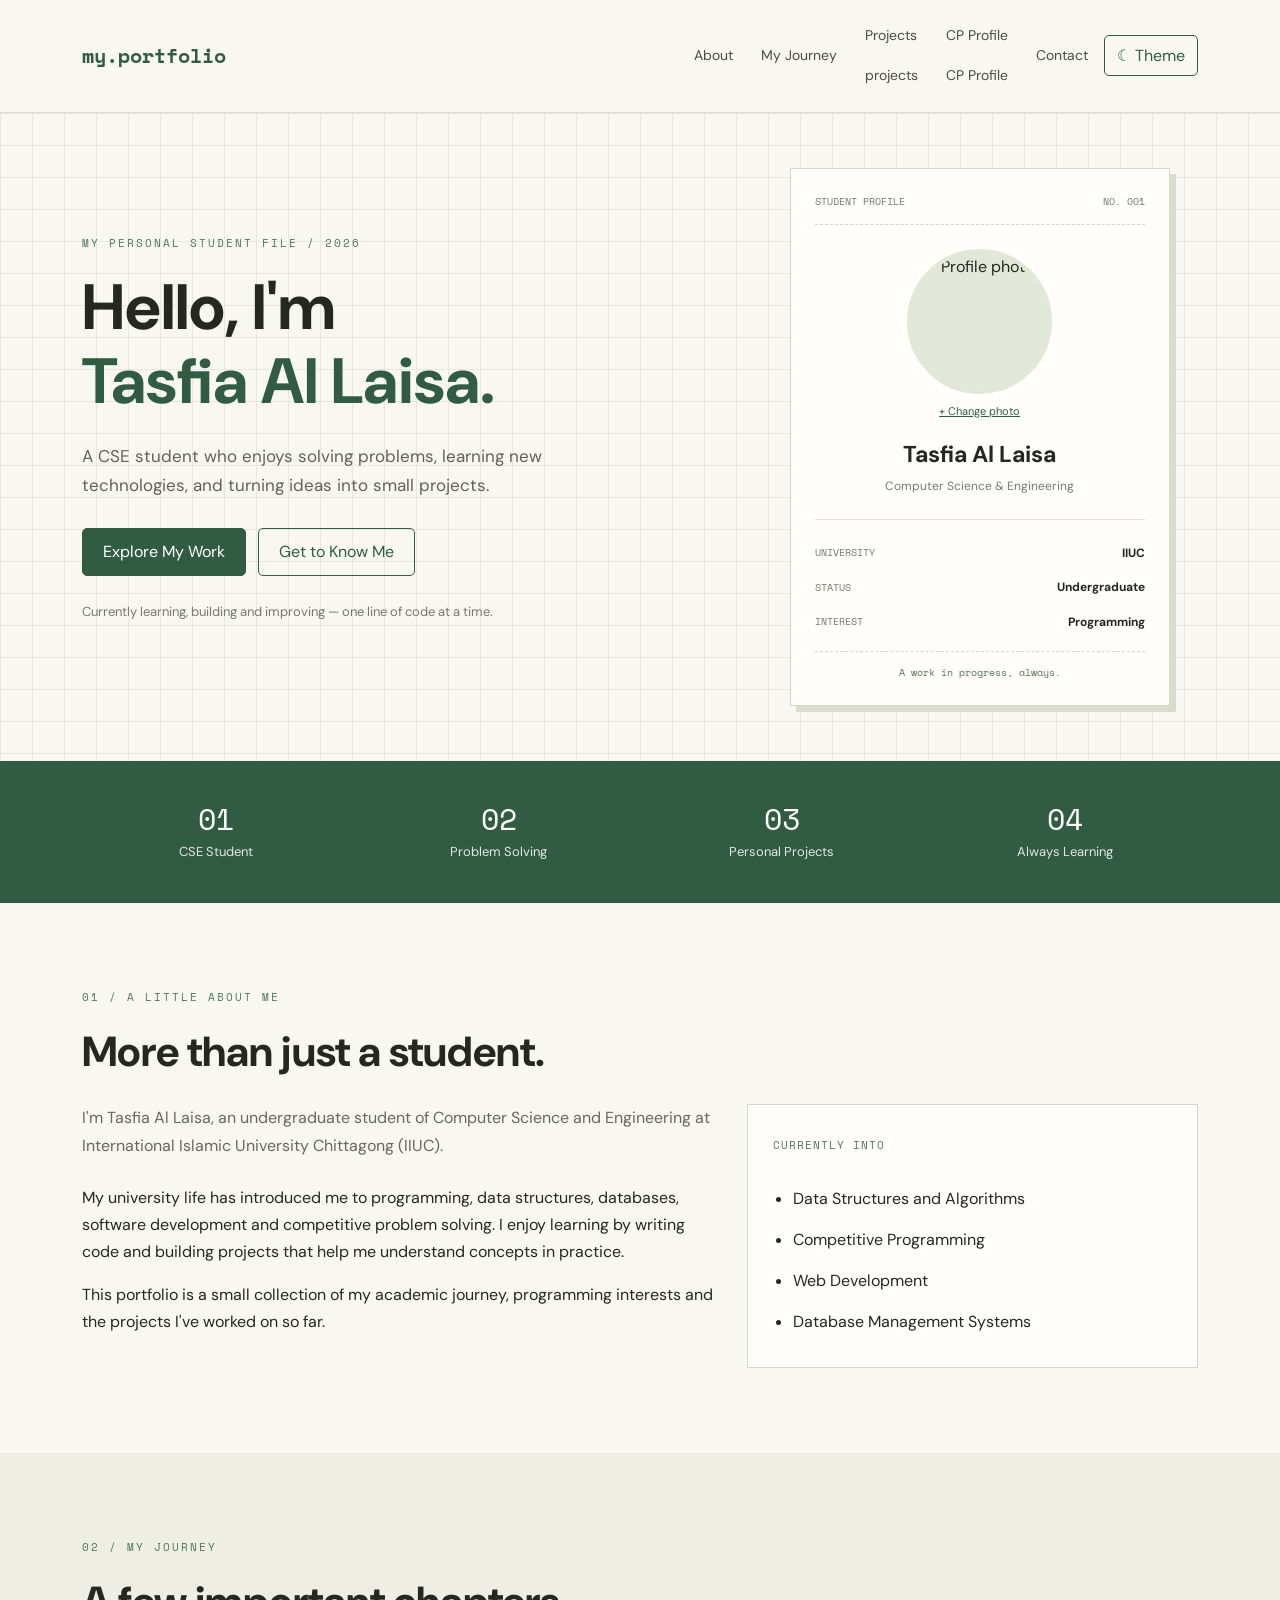
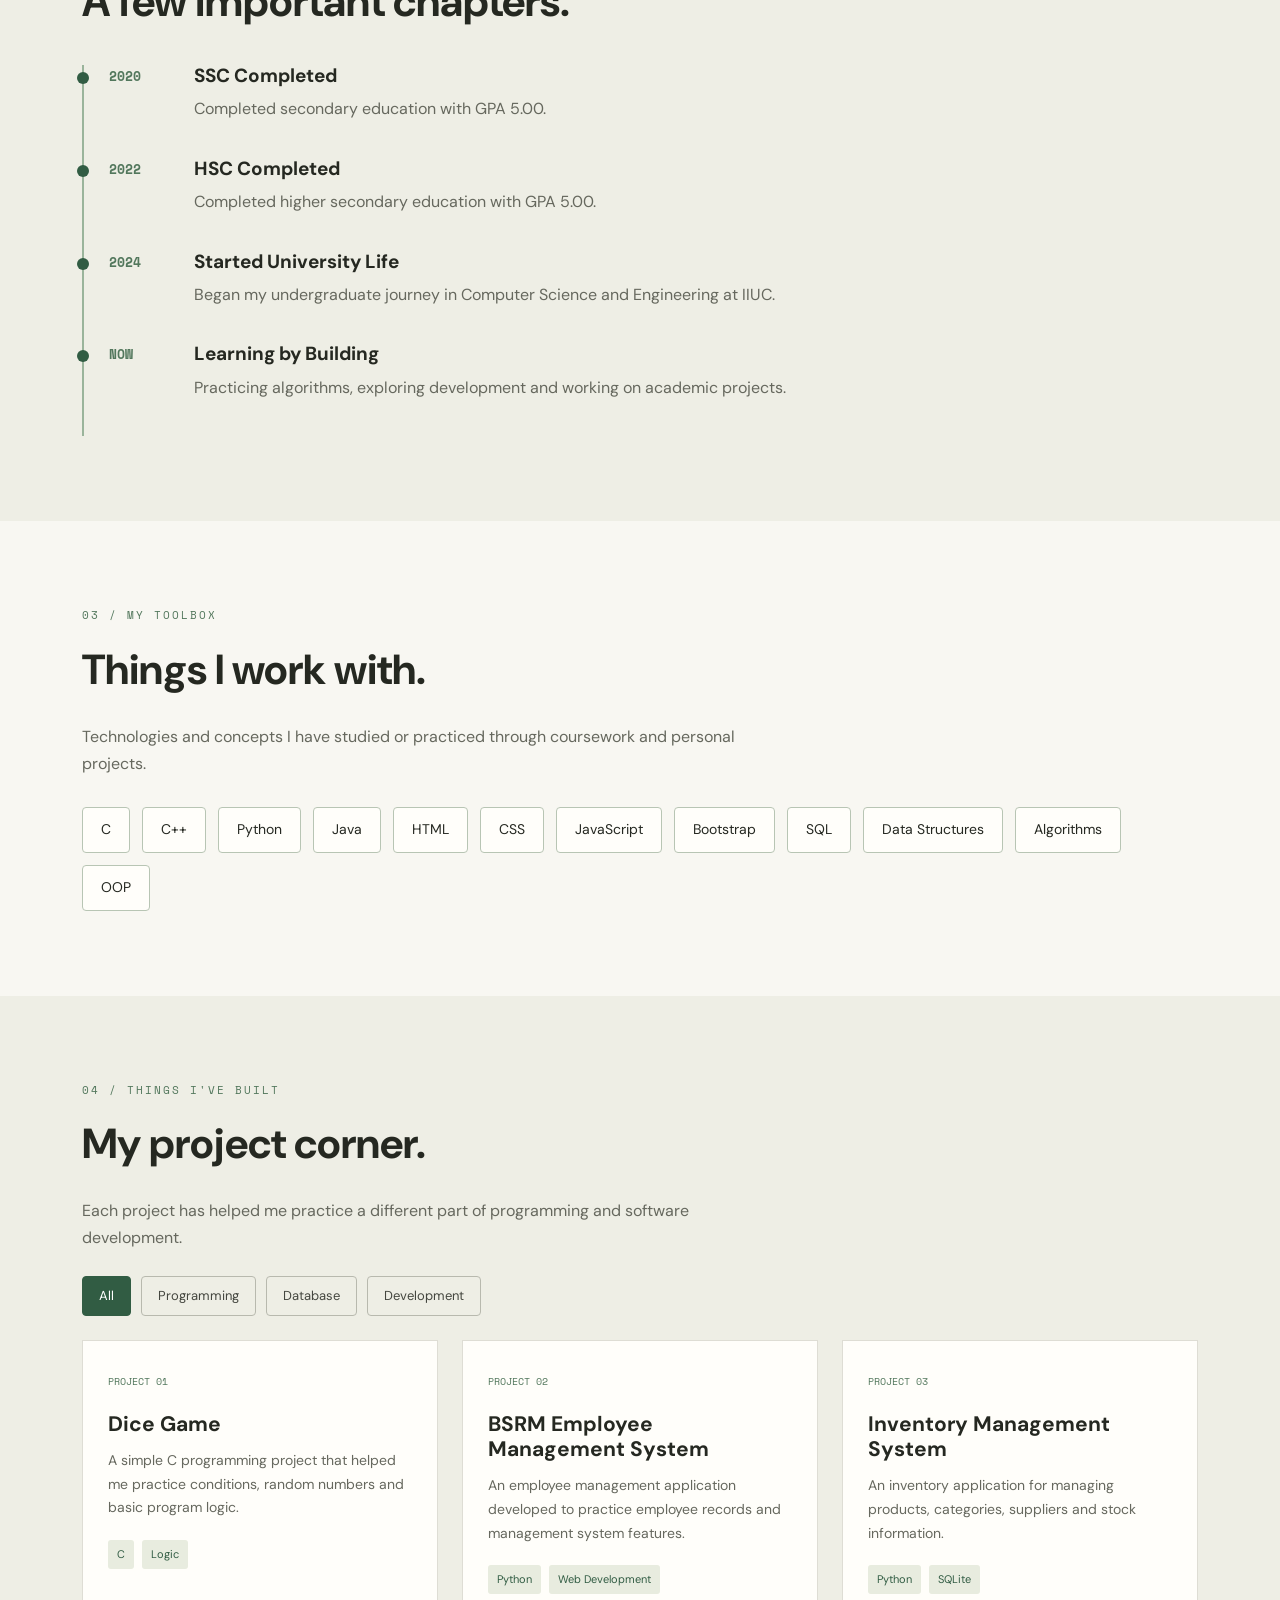
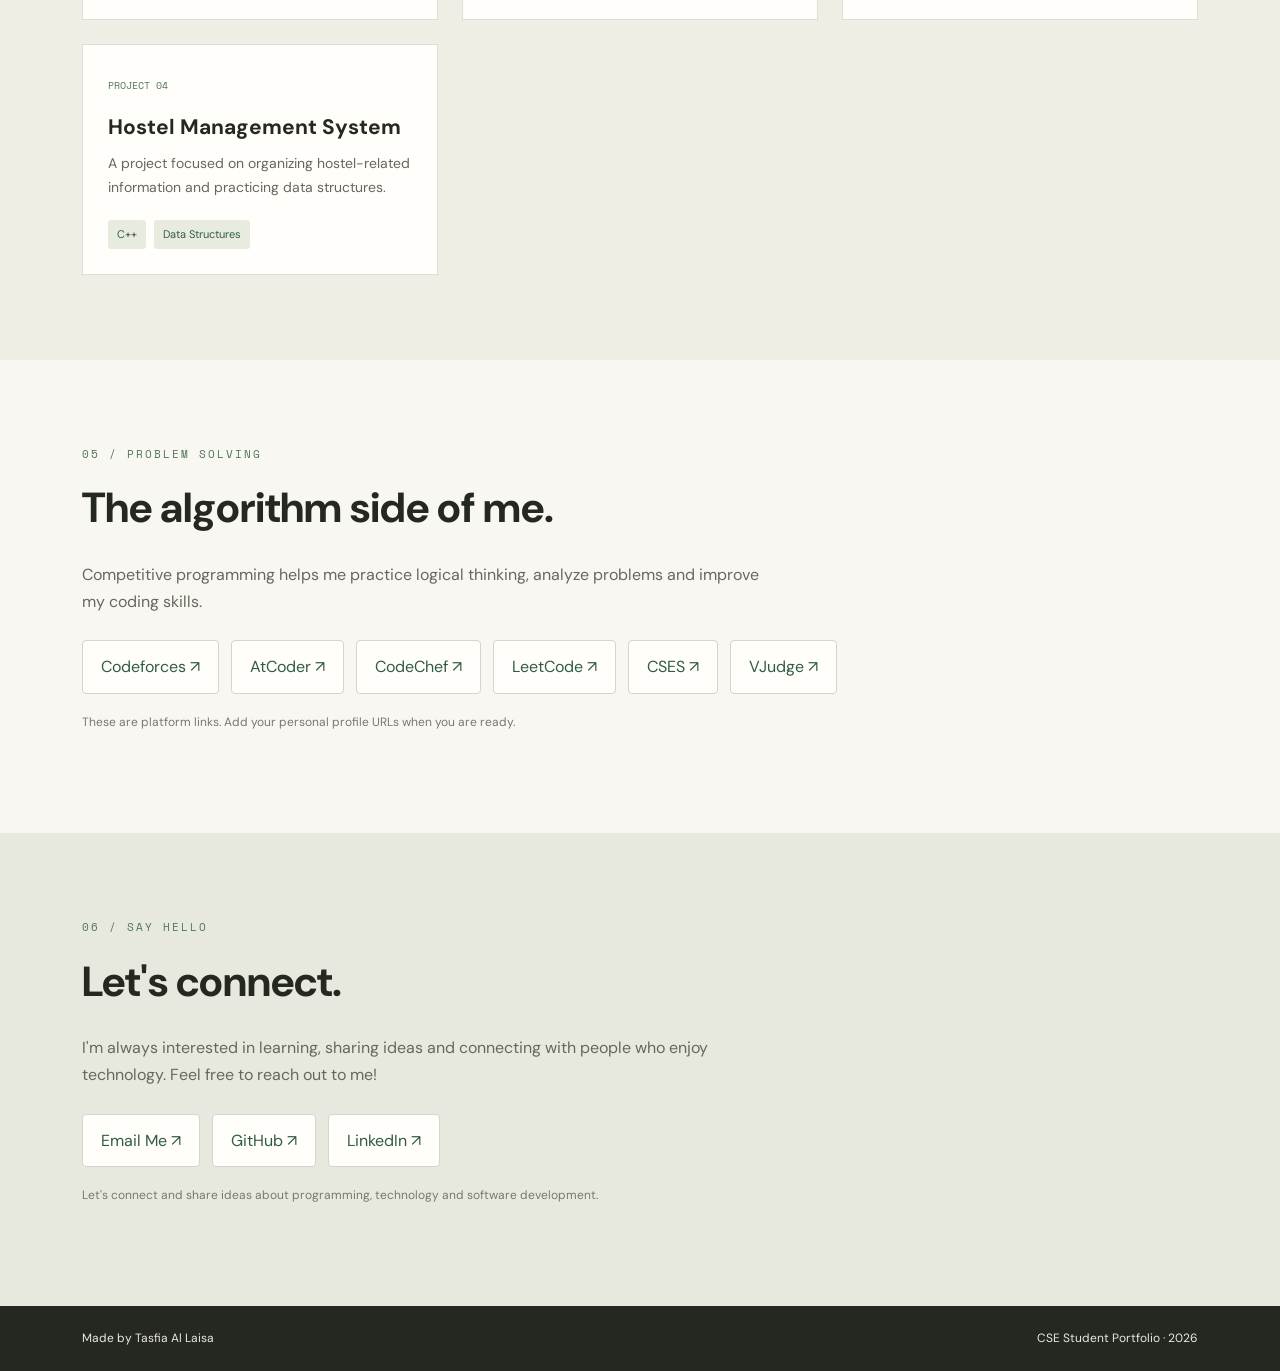
==== index.html @ ba426640 "Initial project upload" ====
<!DOCTYPE html>
<html lang="en">
<head>
    <meta charset="UTF-8">
    <meta name="viewport" content="width=device-width, initial-scale=1.0">

    <title>Tasfia Al Laisa | CSE Student Portfolio</title>

    <!-- Bootstrap CSS -->
    <link
        href="https://cdn.jsdelivr.net/npm/bootstrap@5.3.3/dist/css/bootstrap.min.css"
        rel="stylesheet"
    >

    <!-- Google Fonts -->
    <link href="https://fonts.googleapis.com/css2?family=DM+Sans:wght@400;500;600;700&family=Space+Mono&display=swap"
        rel="stylesheet">

    <!-- My CSS -->
    <link rel="stylesheet" href="style.css">
</head>

<body>

    <!-- Navigation Bar -->
    <nav class="navbar navbar-expand-lg">
        <div class="container">
            <a class="navbar-brand" href="#home">my.portfolio</a>

            <button class="navbar-toggler" type="button"
                data-bs-toggle="collapse" data-bs-target="#navbarMenu">
                <span class="navbar-toggler-icon"></span>
            </button>

            <div class="collapse navbar-collapse" id="navbarMenu">
                <ul class="navbar-nav ms-auto align-items-lg-center">
                    <li class="nav-item">
                        <a class="nav-link" href="#about">About</a>
                    </li>
                    <li class="nav-item">
                        <a class="nav-link" href="#journey">My Journey</a>
                    </li>
                    <li class="nav-item">
                        <a class="nav-link" href="#projects">Projects</a>
                        <a class="nav-link" href="projects.html">projects</a>
                    </li>
                    <li class="nav-item">
                        <a class="nav-link" href="#programming">CP Profile</a>
                        <a class="nav-link" href="programming.html">CP Profile</a>
                    </li>
                    <li class="nav-item">
                        <a class="nav-link" href="#contact">Contact</a>
                    </li>
                    <li class="nav-item ms-lg-2">
                        <button class="theme-btn" id="themeToggle">
                            ☾ Theme
                        </button>
                    </li>
                </ul>
            </div>
        </div>
    </nav>

    <!-- Home Section -->
    <section id="home" class="hero-section">
        <div class="container">
            <div class="row align-items-center g-5">

                <div class="col-lg-7">
                    <p class="small-label">MY PERSONAL STUDENT FILE / 2026</p>

                    <h1 class="hero-title">
                        Hello, I'm<br>
                        <span>Tasfia Al Laisa.</span>
                    </h1>

                    <p class="hero-description">
                        A CSE student who enjoys solving problems,
                        learning new technologies, and turning ideas
                        into small projects.
                    </p>

                    <div class="hero-buttons">
                        <a href="#projects" class="btn main-btn">
                            Explore My Work
                        </a>
                        <a href="#about" class="btn outline-btn">
                            Get to Know Me
                        </a>
                    </div>

                    <p class="hero-note">
                        Currently learning, building and improving — one
                        line of code at a time.
                    </p>
                </div>

                <div class="col-lg-5">
                    <div class="student-file">
                        <div class="file-top">
                            <span>STUDENT PROFILE</span>
                            <span>NO. 001</span>
                        </div>

                        <div class="photo-area">
                            <img
                                src="images/profile-placeholder.svg"
                                alt="Profile photo"
                                id="profileImage"
                            >
                            <label for="photoInput" class="photo-label">
                                + Change photo
                            </label>
                            <input type="file" id="photoInput"
                                accept="image/*" hidden>
                        </div>

                        <h3>Tasfia Al Laisa</h3>
                        <p class="file-course">Computer Science & Engineering</p>

                        <div class="file-details">
                            <div>
                                <span>UNIVERSITY</span>
                                <strong>IIUC</strong>
                            </div>
                            <div>
                                <span>STATUS</span>
                                <strong>Undergraduate</strong>
                            </div>
                            <div>
                                <span>INTEREST</span>
                                <strong>Programming</strong>
                            </div>
                        </div>

                        <p class="file-footer">A work in progress, always.</p>
                    </div>
                </div>

            </div>
        </div>
    </section>

    <!-- Quick Facts -->
    <section class="facts-section">
        <div class="container">
            <div class="row text-center g-3">
                <div class="col-6 col-md-3">
                    <div class="fact-box">
                        <h3>01</h3>
                        <p>CSE Student</p>
                    </div>
                </div>

                <div class="col-6 col-md-3">
                    <div class="fact-box">
                        <h3>02</h3>
                        <p>Problem Solving</p>
                    </div>
                </div>

                <div class="col-6 col-md-3">
                    <div class="fact-box">
                        <h3>03</h3>
                        <p>Personal Projects</p>
                    </div>
                </div>

                <div class="col-6 col-md-3">
                    <div class="fact-box">
                        <h3>04</h3>
                        <p>Always Learning</p>
                    </div>
                </div>
            </div>
        </div>
    </section>

    <!-- About Section -->
    <section id="about" class="content-section">
        <div class="container">
            <p class="small-label">01 / A LITTLE ABOUT ME</p>
            <h2 class="section-title">More than just a student.</h2>

            <div class="row g-4">
                <div class="col-lg-7">
                    <p class="section-description">
                        I'm Tasfia Al Laisa, an undergraduate student of
                        Computer Science and Engineering at International
                        Islamic University Chittagong (IIUC).
                    </p>

                    <p>
                        My university life has introduced me to programming,
                        data structures, databases, software development
                        and competitive problem solving. I enjoy learning
                        by writing code and building projects that help me
                        understand concepts in practice.
                    </p>

                    <p>
                        This portfolio is a small collection of my academic
                        journey, programming interests and the projects
                        I've worked on so far.
                    </p>
                </div>

                <div class="col-lg-5">
                    <div class="note-card">
                        <span class="note-heading">CURRENTLY INTO</span>
                        <ul>
                            <li>Data Structures and Algorithms</li>
                            <li>Competitive Programming</li>
                            <li>Web Development</li>
                            <li>Database Management Systems</li>
                        </ul>
                    </div>
                </div>
            </div>
        </div>
    </section>

    <!-- Education and Journey -->
    <section id="journey" class="content-section alternate-section">
        <div class="container">
            <p class="small-label">02 / MY JOURNEY</p>
            <h2 class="section-title">A few important chapters.</h2>

            <div class="timeline">

                <div class="timeline-item">
                    <span class="timeline-date">2020</span>
                    <div>
                        <h4>SSC Completed</h4>
                        <p>Completed secondary education with GPA 5.00.</p>
                    </div>
                </div>

                <div class="timeline-item">
                    <span class="timeline-date">2022</span>
                    <div>
                        <h4>HSC Completed</h4>
                        <p>Completed higher secondary education with GPA 5.00.</p>
                    </div>
                </div>

                <div class="timeline-item">
                    <span class="timeline-date">2024</span>
                    <div>
                        <h4>Started University Life</h4>
                        <p>
                            Began my undergraduate journey in Computer
                            Science and Engineering at IIUC.
                        </p>
                    </div>
                </div>

                <div class="timeline-item">
                    <span class="timeline-date">NOW</span>
                    <div>
                        <h4>Learning by Building</h4>
                        <p>
                            Practicing algorithms, exploring development
                            and working on academic projects.
                        </p>
                    </div>
                </div>

            </div>
        </div>
    </section>

    <!-- Skills Section -->
    <section id="skills" class="content-section">
        <div class="container">
            <p class="small-label">03 / MY TOOLBOX</p>
            <h2 class="section-title">Things I work with.</h2>

            <p class="section-description">
                Technologies and concepts I have studied or practiced
                through coursework and personal projects.
            </p>

            <div class="skills-list">
                <span>C</span>
                <span>C++</span>
                <span>Python</span>
                <span>Java</span>
                <span>HTML</span>
                <span>CSS</span>
                <span>JavaScript</span>
                <span>Bootstrap</span>
                <span>SQL</span>
                <span>Data Structures</span>
                <span>Algorithms</span>
                <span>OOP</span>
            </div>
        </div>
    </section>

    <!-- Projects Section -->
    <section id="projects" class="content-section alternate-section">
        <div class="container">
            <p class="small-label">04 / THINGS I'VE BUILT</p>
            <h2 class="section-title">My project corner.</h2>

            <p class="section-description">
                Each project has helped me practice a different part
                of programming and software development.
            </p>

            <div class="project-filters mb-4">
                <button class="filter-btn active" data-filter="all">All</button>
                <button class="filter-btn" data-filter="programming">Programming</button>
                <button class="filter-btn" data-filter="database">Database</button>
                <button class="filter-btn" data-filter="development">Development</button>
            </div>

            <div class="row g-4" id="projectList">

                <div class="col-md-6 col-lg-4 project-item"
                    data-category="programming">
                    <div class="project-card">
                        <span class="project-number">PROJECT 01</span>
                        <h4>Dice Game</h4>
                        <p>
                            A simple C programming project that helped
                            me practice conditions, random numbers and
                            basic program logic.
                        </p>
                        <div class="project-tags">
                            <span>C</span>
                            <span>Logic</span>
                        </div>
                    </div>
                </div>

                <div class="col-md-6 col-lg-4 project-item"
                    data-category="development">
                    <div class="project-card">
                        <span class="project-number">PROJECT 02</span>
                        <h4>BSRM Employee Management System</h4>
                        <p>
                            An employee management application developed
                            to practice employee records and management
                            system features.
                        </p>
                        <div class="project-tags">
                            <span>Python</span>
                            <span>Web Development</span>
                        </div>
                    </div>
                </div>

                <div class="col-md-6 col-lg-4 project-item"
                    data-category="database">
                    <div class="project-card">
                        <span class="project-number">PROJECT 03</span>
                        <h4>Inventory Management System</h4>
                        <p>
                            An inventory application for managing products,
                            categories, suppliers and stock information.
                        </p>
                        <div class="project-tags">
                            <span>Python</span>
                            <span>SQLite</span>
                        </div>
                    </div>
                </div>

                <div class="col-md-6 col-lg-4 project-item"
                    data-category="programming">
                    <div class="project-card">
                        <span class="project-number">PROJECT 04</span>
                        <h4>Hostel Management System</h4>
                        <p>
                            A project focused on organizing hostel-related
                            information and practicing data structures.
                        </p>
                        <div class="project-tags">
                            <span>C++</span>
                            <span>Data Structures</span>
                        </div>
                    </div>
                </div>

            </div>
        </div>
    </section>

    <!-- Competitive Programming -->
    <section id="programming" class="content-section">
        <div class="container">
            <p class="small-label">05 / PROBLEM SOLVING</p>
            <h2 class="section-title">The algorithm side of me.</h2>

            <p class="section-description">
                Competitive programming helps me practice logical thinking,
                analyze problems and improve my coding skills.
            </p>

            <div class="platform-list">
                <a href="https://codeforces.com/" target="_blank"
                    rel="noopener noreferrer">Codeforces ↗</a>
                <a href="https://atcoder.jp/" target="_blank"
                    rel="noopener noreferrer">AtCoder ↗</a>
                <a href="https://www.codechef.com/" target="_blank"
                    rel="noopener noreferrer">CodeChef ↗</a>
                <a href="https://leetcode.com/" target="_blank"
                    rel="noopener noreferrer">LeetCode ↗</a>
                <a href="https://cses.fi/" target="_blank"
                    rel="noopener noreferrer">CSES ↗</a>
                <a href="https://vjudge.net/" target="_blank"
                    rel="noopener noreferrer">VJudge ↗</a>
            </div>

            <p class="small-note">
                These are platform links. Add your personal profile URLs
                when you are ready.
            </p>
        </div>
    </section>

    
<!-- Contact Section -->
<section id="contact" class="content-section contact-section">
    <div class="container">

        <p class="small-label">06 / SAY HELLO</p>

        <h2 class="section-title">Let's connect.</h2>

        <p class="section-description">
            I'm always interested in learning, sharing ideas and
            connecting with people who enjoy technology.
            Feel free to reach out to me!
        </p>

        <div class="contact-links">

            <!-- Email -->
            <a href="mailto:tasfiaallaisa@gmail.com">
                Email Me ↗
            </a>

            <!-- GitHub -->
            <a href="https://github.com/Tasfialaisa123"
                target="_blank"
                rel="noopener noreferrer">
                GitHub ↗
            </a>

            <!-- LinkedIn -->
            <a href="https://www.linkedin.com/in/tasfia-al-laisa-578a44318/"
                target="_blank"
                rel="noopener noreferrer">
                LinkedIn ↗
            </a>

        </div>

        <p class="small-note">
            Let's connect and share ideas about programming,
            technology and software development.
        </p>

    </div>
</section>


    <!-- Footer -->
    <footer class="site-footer">
        <div class="container d-flex flex-column flex-md-row
            justify-content-between gap-2">
            <p>Made by Tasfia Al Laisa</p>
            <p>CSE Student Portfolio · 2026</p>
        </div>
    </footer>

    <!-- Bootstrap JavaScript -->
    <script
        src="https://cdn.jsdelivr.net/npm/bootstrap@5.3.3/dist/js/bootstrap.bundle.min.js">
    </script>

    <!-- My JavaScript -->
    <script src="script.js"></script>

</body>
</html>
---- style.css ----
/* General Settings */
* {
    margin: 0;
    padding: 0;
    box-sizing: border-box;
}

html {
    scroll-behavior: smooth;
    scroll-padding-top: 85px;
}

body {
    font-family: 'DM Sans', sans-serif;
    background-color: #f8f7f2;
    color: #252821;
    line-height: 1.7;
}

/* Navigation Bar */
.navbar {
    background-color: #f8f7f2;
    border-bottom: 1px solid #deddd4;
    padding: 16px 0;
    position: sticky;
    top: 0;
    z-index: 1000;
}

.navbar-brand {
    font-family: 'Space Mono', monospace;
    font-size: 20px;
    font-weight: bold;
    color: #315c43;
}

.navbar-brand:hover {
    color: #315c43;
}

.nav-link {
    color: #4b4d45;
    font-size: 14px;
    margin-left: 12px;
}

.nav-link:hover {
    color: #315c43;
}

.theme-btn {
    background-color: transparent;
    border: 1px solid #315c43;
    border-radius: 5px;
    padding: 6px 12px;
    color: #315c43;
    cursor: pointer;
    font-family: inherit;
}

/* Hero Section */
.hero-section {
    padding: 55px 0;
    background-color: #f8f7f2;
    background-image:
        linear-gradient(#e9e7dd 1px, transparent 1px),
        linear-gradient(90deg, #e9e7dd 1px, transparent 1px);
    background-size: 32px 32px;
}

.small-label {
    font-family: 'Space Mono', monospace;
    font-size: 11px;
    letter-spacing: 2px;
    color: #52775c;
    margin-bottom: 18px;
}

.hero-title {
    font-size: clamp(38px, 5vw, 65px);
    font-weight: 700;
    line-height: 1.15;
    margin-bottom: 24px;
}

.hero-title span {
    color: #315c43;
}

.hero-description {
    max-width: 550px;
    font-size: 17px;
    color: #606258;
    margin-bottom: 28px;
}

.hero-buttons {
    display: flex;
    flex-wrap: wrap;
    gap: 12px;
}

.main-btn {
    background-color: #315c43;
    border: 1px solid #315c43;
    color: white;
    padding: 11px 20px;
    border-radius: 5px;
}

.main-btn:hover {
    background-color: #244832;
    border-color: #244832;
    color: white;
}

.outline-btn {
    border: 1px solid #315c43;
    color: #315c43;
    padding: 11px 20px;
    border-radius: 5px;
}

.outline-btn:hover {
    background-color: #315c43;
    color: white;
}

.hero-note {
    font-size: 13px;
    color: #77786f;
    margin-top: 25px;
}

/* Student Profile Card */
.student-file {
    background-color: #fffefa;
    border: 1px solid #d6d5ca;
    padding: 24px;
    width: 100%;
    max-width: 380px;
    margin: 0 auto;
    box-sizing: border-box;
    box-shadow: 6px 6px 0 #d8ddce;
    transform: none;
}

.file-top {
    display: flex;
    justify-content: space-between;
    gap: 10px;
    font-family: 'Space Mono', monospace;
    font-size: 10px;
    color: #77786f;
    border-bottom: 1px dashed #d6d5ca;
    padding-bottom: 14px;
}

.photo-area {
    position: relative;
    width: 145px;
    margin: 24px auto 18px;
    text-align: center;
}

.photo-area img {
    display: block;
    width: 145px;
    height: 145px;
    margin: 0 auto;
    border-radius: 50%;
    object-fit: cover;
    border: 4px solid #e2e8d9;
    background-color: #e2e8d9;
}

.photo-label {
    display: inline-block;
    font-size: 11px;
    color: #315c43;
    margin-top: 8px;
    cursor: pointer;
    text-decoration: underline;
}

.student-file h3 {
    text-align: center;
    font-size: 23px;
    font-weight: 700;
    margin-bottom: 8px;
}

.file-course {
    text-align: center;
    color: #77786f;
    font-size: 12px;
    margin-bottom: 0;
}

.file-details {
    border-top: 1px solid #e5e3d9;
    margin-top: 22px;
    padding-top: 16px;
}

.file-details div {
    display: flex;
    justify-content: space-between;
    align-items: center;
    gap: 12px;
    padding: 7px 0;
}

.file-details span {
    font-family: 'Space Mono', monospace;
    font-size: 10px;
    color: #77786f;
}

.file-details strong {
    font-size: 12px;
    text-align: right;
}

.file-footer {
    border-top: 1px dashed #d6d5ca;
    padding-top: 12px;
    margin-top: 12px;
    margin-bottom: 0;
    text-align: center;
    font-family: 'Space Mono', monospace;
    font-size: 10px;
    color: #52775c;
}

/* Quick Facts */
.facts-section {
    padding: 25px 0;
    background-color: #315c43;
    color: white;
}

.fact-box {
    padding: 15px 5px;
}

.fact-box h3 {
    font-size: 30px;
    font-family: 'Space Mono', monospace;
    margin-bottom: 4px;
}

.fact-box p {
    font-size: 13px;
    margin-bottom: 0;
    color: #e1e8df;
}

/* Common Content Sections */
.content-section {
    padding: 85px 0;
}

.section-title {
    font-size: clamp(29px, 4vw, 42px);
    font-weight: 700;
    margin-bottom: 25px;
    line-height: 1.3;
}

.section-description {
    color: #66685e;
    max-width: 700px;
    margin-bottom: 25px;
}

.alternate-section {
    background-color: #eeeee5;
}

/* About Note */
.note-card {
    background-color: #fffefa;
    border: 1px solid #d6d5ca;
    padding: 25px;
    height: 100%;
}

.note-heading {
    font-family: 'Space Mono', monospace;
    font-size: 11px;
    letter-spacing: 1px;
    color: #52775c;
}

.note-card ul {
    padding-left: 20px;
    margin-top: 20px;
    margin-bottom: 0;
}

.note-card li {
    padding: 7px 0;
}

/* Education Timeline */
.timeline {
    max-width: 800px;
    margin-top: 35px;
}

.timeline-item {
    display: flex;
    gap: 30px;
    border-left: 2px solid #9ab49b;
    padding: 0 0 35px 25px;
    position: relative;
}

.timeline-item::before {
    content: "";
    width: 12px;
    height: 12px;
    background-color: #315c43;
    border-radius: 50%;
    position: absolute;
    left: -7px;
    top: 7px;
}

.timeline-date {
    font-family: 'Space Mono', monospace;
    font-size: 13px;
    color: #52775c;
    min-width: 55px;
    font-weight: bold;
}

.timeline-item h4 {
    font-size: 19px;
    font-weight: 700;
}

.timeline-item p {
    color: #66685e;
    margin-bottom: 0;
}

/* Skills */
.skills-list {
    display: flex;
    flex-wrap: wrap;
    gap: 12px;
    margin-top: 30px;
}

.skills-list span {
    border: 1px solid #b8c5b4;
    background-color: #fffefa;
    padding: 10px 18px;
    border-radius: 4px;
    font-size: 14px;
}

/* Project Filters */
.project-filters {
    display: flex;
    flex-wrap: wrap;
    gap: 10px;
}

.filter-btn {
    border: 1px solid #b8b9ae;
    background-color: transparent;
    color: #44463f;
    padding: 8px 16px;
    border-radius: 4px;
    cursor: pointer;
    font-family: inherit;
    font-size: 13px;
}

.filter-btn:hover,
.filter-btn.active {
    background-color: #315c43;
    color: white;
    border-color: #315c43;
}

/* Project Cards */
.project-card {
    background-color: #fffefa;
    border: 1px solid #deddd4;
    padding: 25px;
    height: 100%;
    transition: transform 0.2s, box-shadow 0.2s;
}

.project-card:hover {
    transform: translateY(-5px);
    box-shadow: 5px 5px 0 #d8ddce;
}

.project-number {
    font-family: 'Space Mono', monospace;
    font-size: 10px;
    color: #52775c;
}

.project-card h4 {
    font-size: 21px;
    font-weight: 700;
    margin-top: 18px;
    margin-bottom: 12px;
}

.project-card p {
    font-size: 14px;
    color: #66685e;
}

.project-tags {
    display: flex;
    flex-wrap: wrap;
    gap: 8px;
    margin-top: 20px;
}

.project-tags span {
    font-size: 11px;
    background-color: #e8ecdf;
    color: #315c43;
    padding: 5px 9px;
    border-radius: 3px;
}

.project-item.hidden {
    display: none;
}

/* Competitive Programming Links */
.platform-list {
    display: flex;
    flex-wrap: wrap;
    gap: 12px;
    margin-top: 25px;
}

.platform-list a,
.contact-links a {
    text-decoration: none;
    color: #315c43;
    background-color: #fffefa;
    border: 1px solid #d6d5ca;
    padding: 12px 18px;
    border-radius: 4px;
    transition: background-color 0.2s;
}

.platform-list a:hover,
.contact-links a:hover {
    background-color: #e4eadf;
}

.small-note {
    font-size: 12px;
    color: #77786f;
    margin-top: 18px;
}

/* Contact */
.contact-section {
    background-color: #e7e9de;
}

.contact-links {
    display: flex;
    flex-wrap: wrap;
    gap: 12px;
    margin-top: 25px;
}

/* Footer */
.site-footer {
    background-color: #252821;
    color: #e9e9e0;
    padding: 22px 0;
    font-size: 12px;
}

.site-footer p {
    margin-bottom: 0;
}

/* Dark Theme */
body.dark-mode {
    background-color: #20251f;
    color: #e9e9e0;
}

body.dark-mode .navbar,
body.dark-mode .hero-section {
    background-color: #20251f;
    background-image:
        linear-gradient(#30372f 1px, transparent 1px),
        linear-gradient(90deg, #30372f 1px, transparent 1px);
}

body.dark-mode .navbar {
    border-bottom-color: #40473e;
}

body.dark-mode .navbar-brand,
body.dark-mode .nav-link {
    color: #e9e9e0;
}

body.dark-mode .nav-link:hover {
    color: #a8c6a9;
}

body.dark-mode .theme-btn {
    color: #d1e0ce;
    border-color: #a8c6a9;
}

body.dark-mode .hero-description,
body.dark-mode .hero-note,
body.dark-mode .section-description,
body.dark-mode .timeline-item p,
body.dark-mode .project-card p,
body.dark-mode .small-note {
    color: #c2c7bc;
}

body.dark-mode .section-title {
    color: #f1f0e7;
}

body.dark-mode .alternate-section,
body.dark-mode .contact-section {
    background-color: #292f28;
}

body.dark-mode .student-file,
body.dark-mode .note-card,
body.dark-mode .skills-list span,
body.dark-mode .project-card,
body.dark-mode .platform-list a,
body.dark-mode .contact-links a,
body.dark-mode .journal-card,
body.dark-mode .form-control {
    background-color: #30372f;
    color: #e9e9e0;
    border-color: #4b5549;
}

body.dark-mode .file-details,
body.dark-mode .file-top,
body.dark-mode .file-footer,
body.dark-mode .journal-entry {
    border-color: #4b5549;
}

body.dark-mode .file-details span,
body.dark-mode .file-course,
body.dark-mode .file-footer {
    color: #c2c7bc;
}

body.dark-mode .project-tags span {
    background-color: #3d4b3d;
    color: #d1e0ce;
}

body.dark-mode .platform-list a,
body.dark-mode .contact-links a {
    color: #d1e0ce;
}

body.dark-mode .platform-list a:hover,
body.dark-mode .contact-links a:hover {
    background-color: #3d4b3d;
}

body.dark-mode .filter-btn {
    color: #e9e9e0;
    border-color: #667061;
}

body.dark-mode .filter-btn.active {
    background-color: #52775c;
    border-color: #52775c;
}

body.dark-mode .form-control::placeholder {
    color: #b6bcb1;
}

body.dark-mode .form-control:focus {
    border-color: #a8c6a9;
}

body.dark-mode .delete-entry {
    color: #ffaaa0;
    border-color: #b85b50;
}

body.dark-mode .navbar-toggler {
    filter: invert(1);
}

/* Mobile Screen */
@media (max-width: 767px) {
    .hero-section {
        padding: 55px 0;
    }

    .hero-title {
        font-size: 40px;
    }

    .content-section {
        padding: 60px 0;
    }

    .student-file {
        transform: none;
        max-width: 380px;
    }

    .timeline-item {
        gap: 15px;
        padding-left: 18px;
    }

    .timeline-date {
        min-width: 45px;
        font-size: 11px;
    }

    .journal-card {
        padding: 18px;
    }

    .contact-links a,
    .platform-list a {
        padding: 10px 12px;
        font-size: 13px;
    }
}
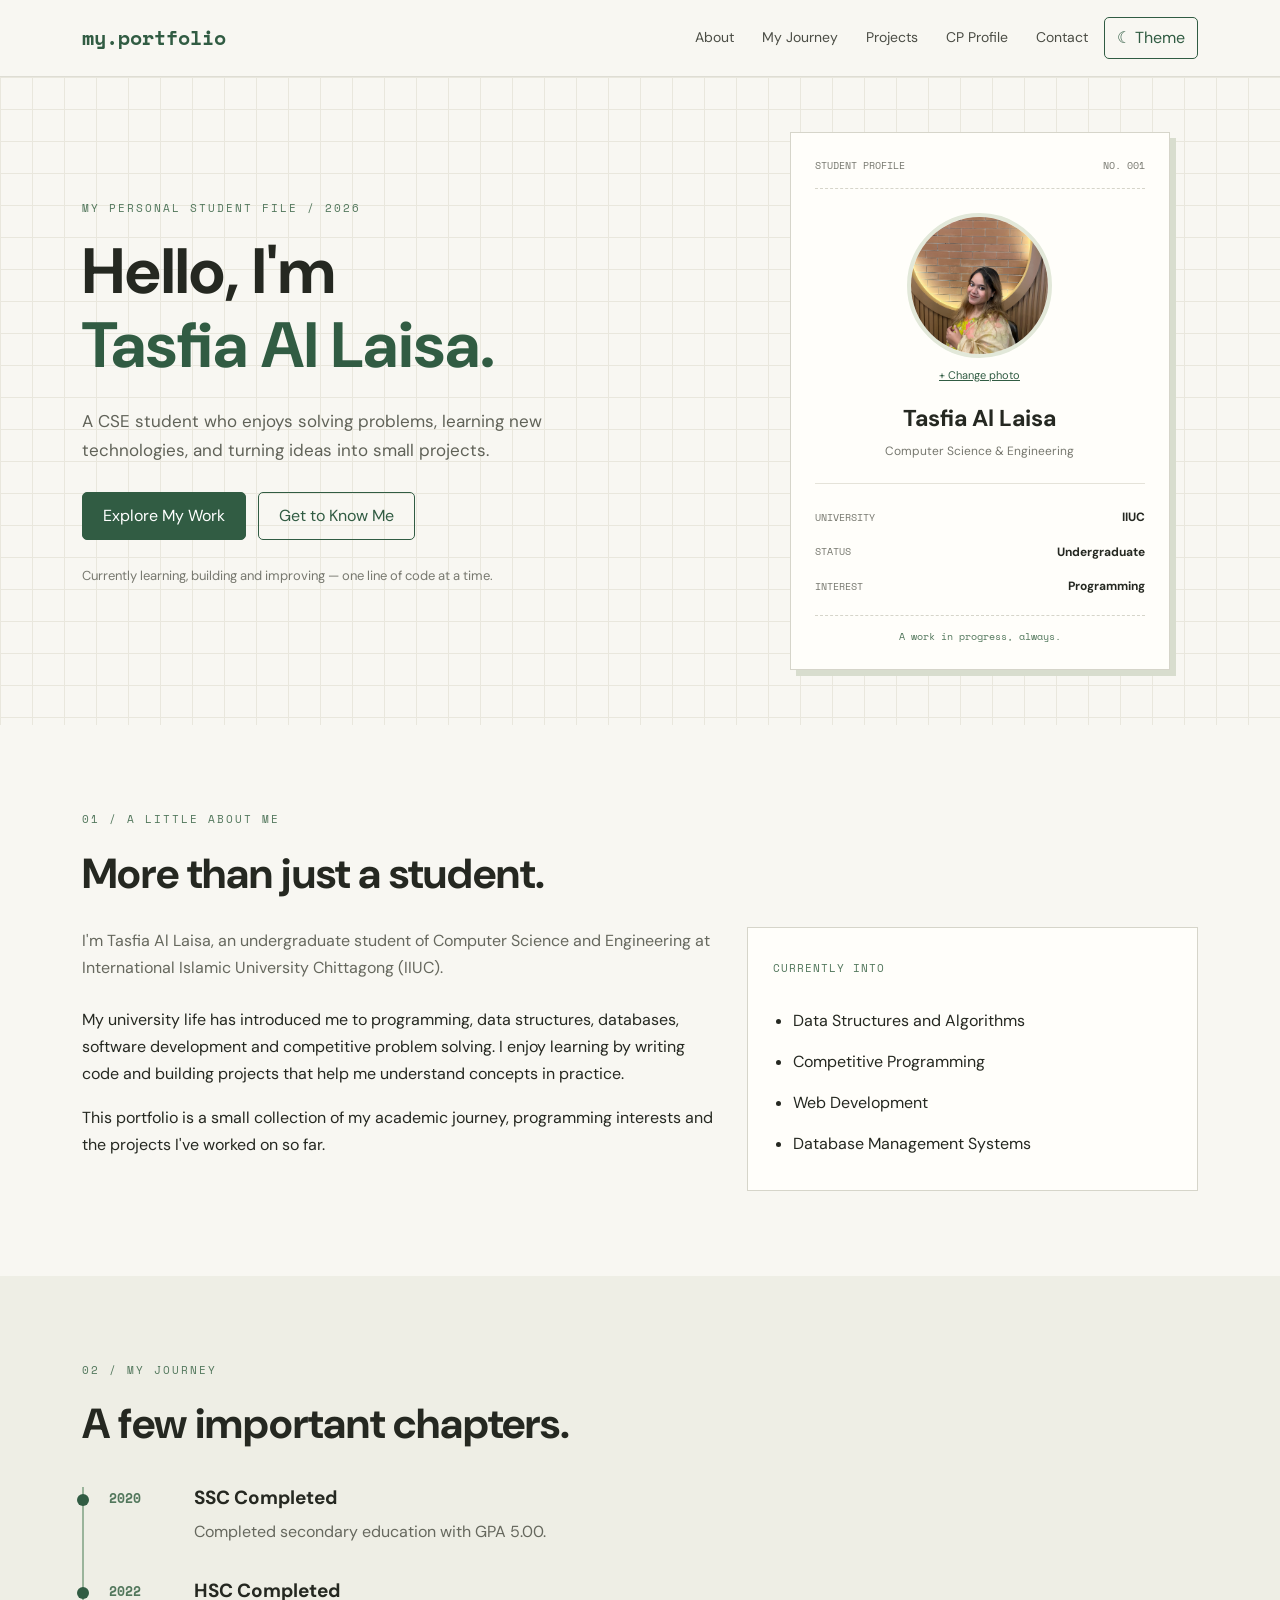
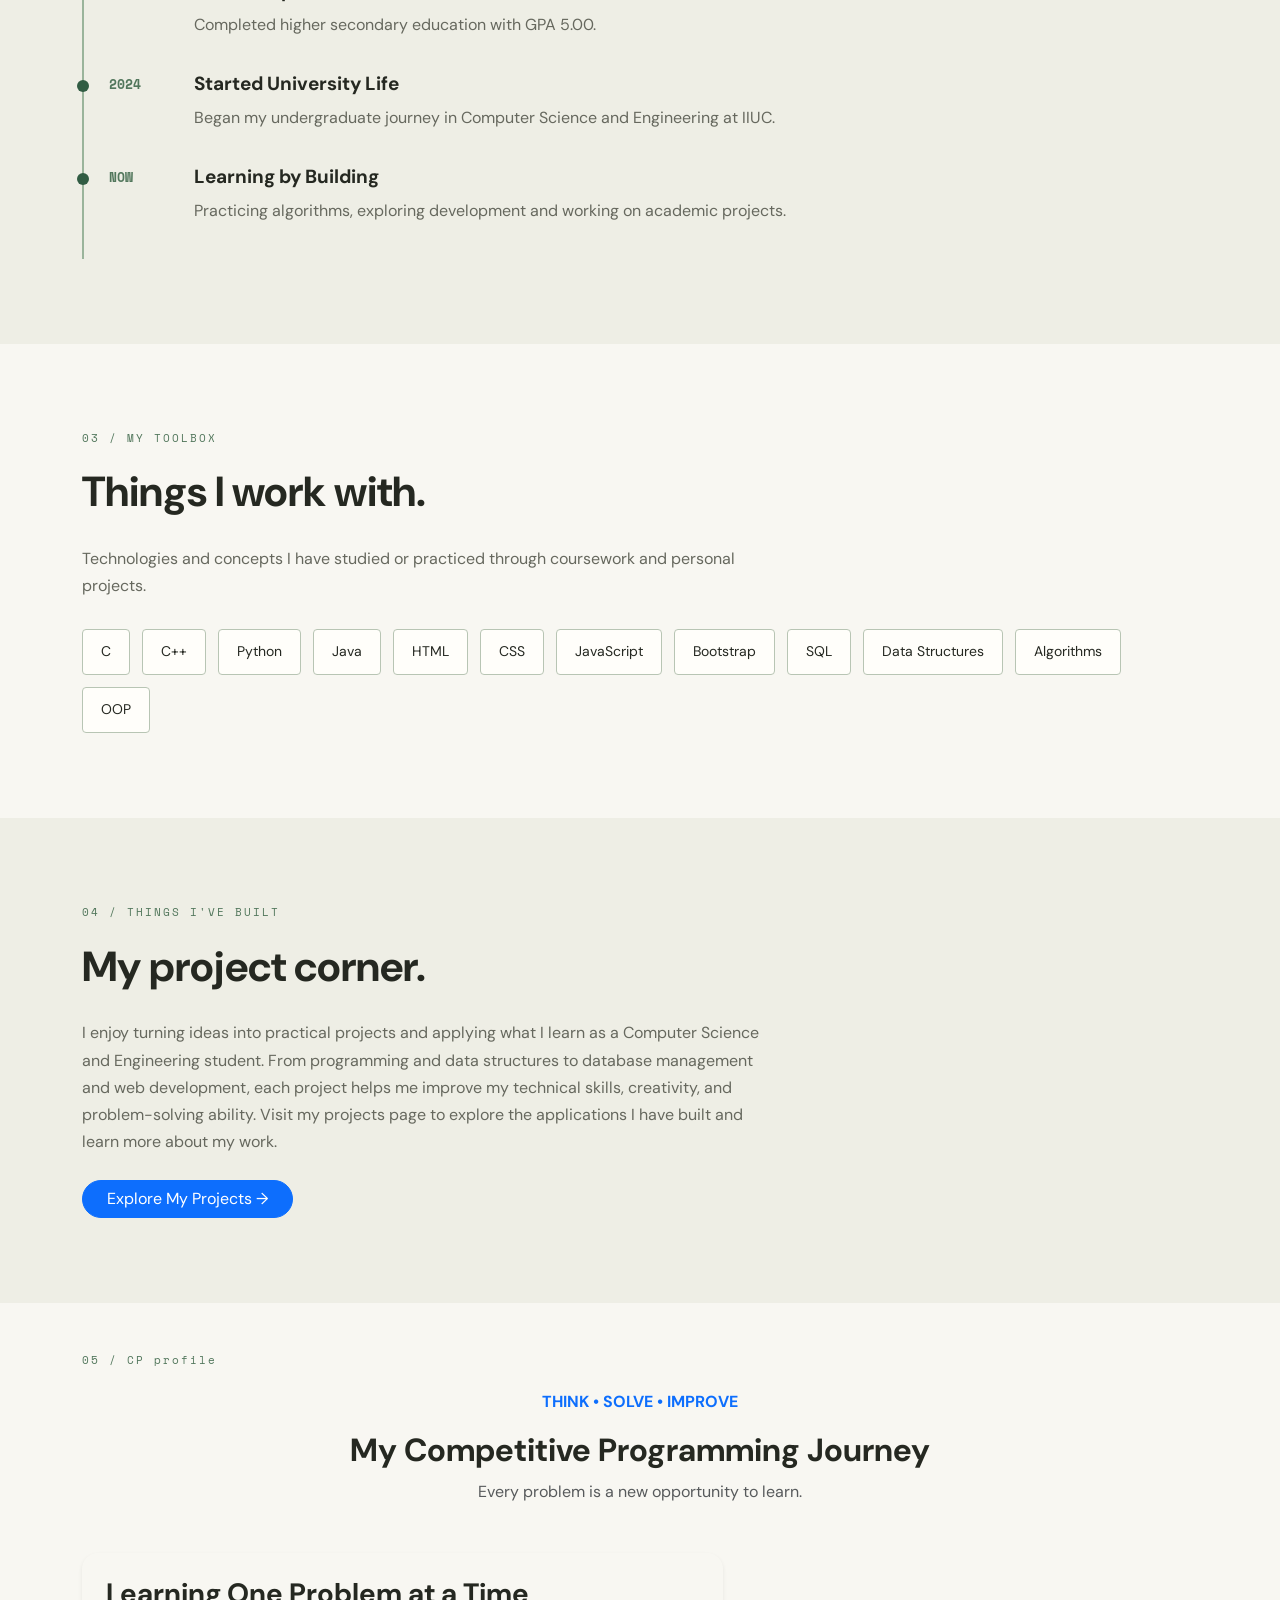
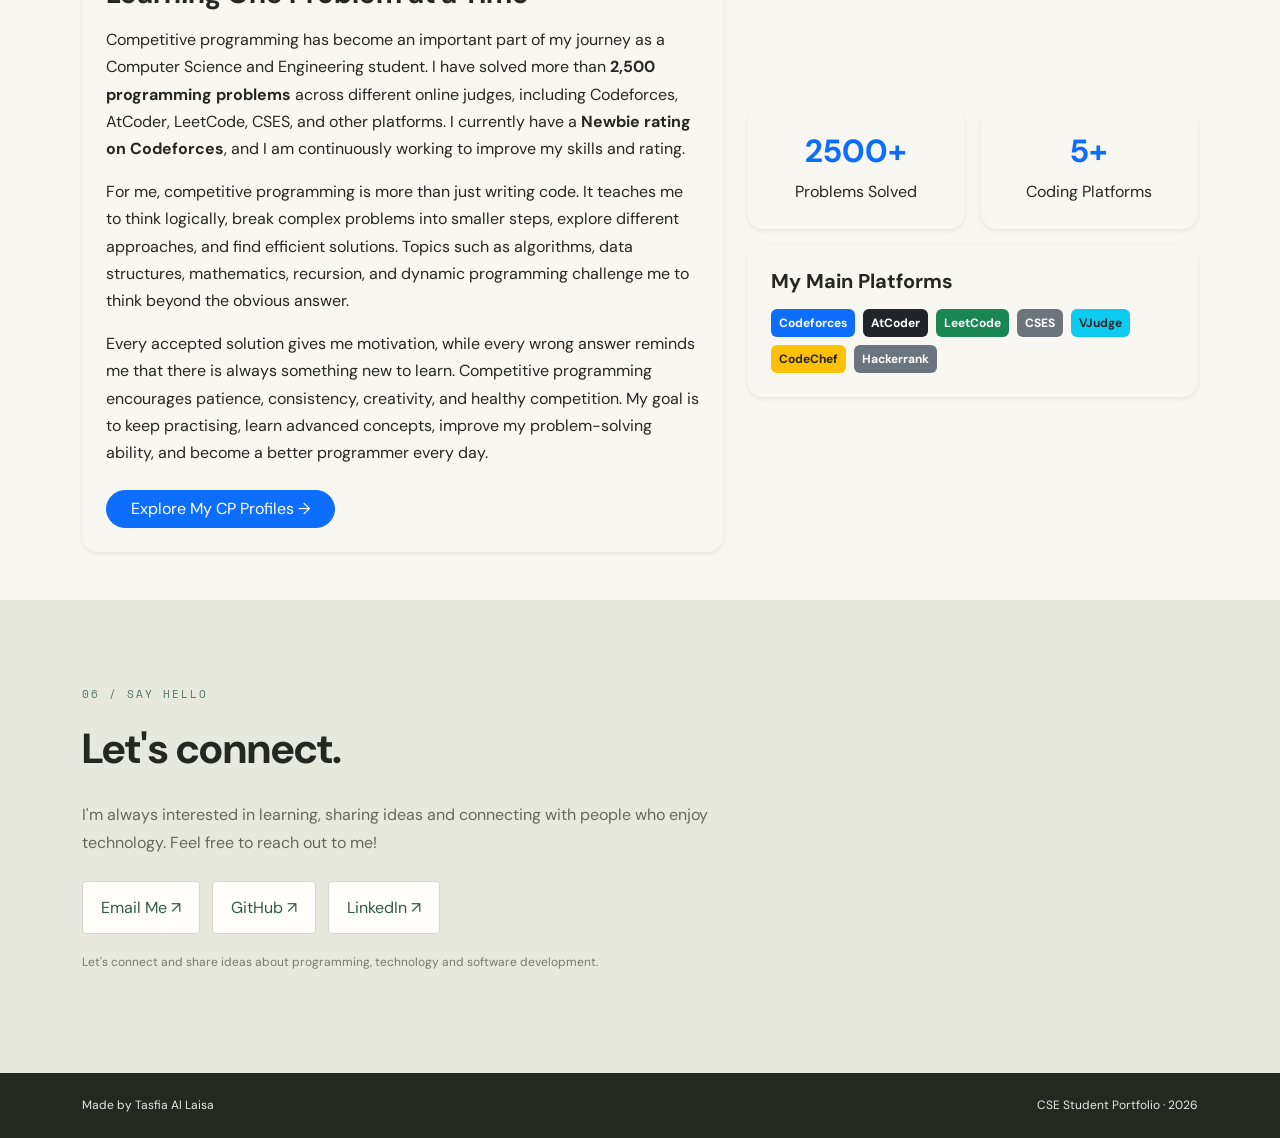
==== commit e41f6135: "Update portfolio pages and images" ====
--- a/index.html
+++ b/index.html
@@ -42,11 +42,9 @@
                     </li>
                     <li class="nav-item">
                         <a class="nav-link" href="#projects">Projects</a>
-                        <a class="nav-link" href="projects.html">projects</a>
                     </li>
                     <li class="nav-item">
-                        <a class="nav-link" href="#programming">CP Profile</a>
-                        <a class="nav-link" href="programming.html">CP Profile</a>
+                    <a class="nav-link" href="#programming">CP Profile</a>
                     </li>
                     <li class="nav-item">
                         <a class="nav-link" href="#contact">Contact</a>
@@ -104,8 +102,8 @@
 
                         <div class="photo-area">
                             <img
-                                src="images/profile-placeholder.svg"
-                                alt="Profile photo"
+                                src="images/tasfia.jpg"
+                                alt="Tasfia Al Laisa"
                                 id="profileImage"
                             >
                             <label for="photoInput" class="photo-label">
@@ -141,41 +139,7 @@
         </div>
     </section>
 
-    <!-- Quick Facts -->
-    <section class="facts-section">
-        <div class="container">
-            <div class="row text-center g-3">
-                <div class="col-6 col-md-3">
-                    <div class="fact-box">
-                        <h3>01</h3>
-                        <p>CSE Student</p>
-                    </div>
-                </div>
-
-                <div class="col-6 col-md-3">
-                    <div class="fact-box">
-                        <h3>02</h3>
-                        <p>Problem Solving</p>
-                    </div>
-                </div>
-
-                <div class="col-6 col-md-3">
-                    <div class="fact-box">
-                        <h3>03</h3>
-                        <p>Personal Projects</p>
-                    </div>
-                </div>
-
-                <div class="col-6 col-md-3">
-                    <div class="fact-box">
-                        <h3>04</h3>
-                        <p>Always Learning</p>
-                    </div>
-                </div>
-            </div>
-        </div>
-    </section>
-
+    
     <!-- About Section -->
     <section id="about" class="content-section">
         <div class="container">
@@ -298,128 +262,140 @@
         </div>
     </section>
 
-    <!-- Projects Section -->
-    <section id="projects" class="content-section alternate-section">
-        <div class="container">
-            <p class="small-label">04 / THINGS I'VE BUILT</p>
-            <h2 class="section-title">My project corner.</h2>
-
-            <p class="section-description">
-                Each project has helped me practice a different part
-                of programming and software development.
+<!-- Projects Section -->
+<section id="projects" class="content-section alternate-section">
+    <div class="container">
+
+        <p class="small-label">04 / THINGS I'VE BUILT</p>
+
+        <h2 class="section-title">My project corner.</h2>
+
+        <p class="section-description">
+            I enjoy turning ideas into practical projects and applying
+            what I learn as a Computer Science and Engineering student.
+            From programming and data structures to database management
+            and web development, each project helps me improve my
+            technical skills, creativity, and problem-solving ability.
+            Visit my projects page to explore the applications I have built
+            and learn more about my work.
+        </p>
+
+        <div class="mt-4">
+            <a href="projects.html" class="btn btn-primary rounded-pill px-4">
+                Explore My Projects &rarr;
+            </a>
+        </div>
+
+    </div>
+</section>
+
+
+<!-- Competitive Programming Journey Section -->
+<section id="programming" class="py-5">
+    <div class="container">
+
+        <p class="small-label">05 / CP profile</p>
+
+        <div class="text-center mb-5">
+            <p class="text-uppercase fw-bold text-primary">
+                Think • Solve • Improve
             </p>
-
-            <div class="project-filters mb-4">
-                <button class="filter-btn active" data-filter="all">All</button>
-                <button class="filter-btn" data-filter="programming">Programming</button>
-                <button class="filter-btn" data-filter="database">Database</button>
-                <button class="filter-btn" data-filter="development">Development</button>
-            </div>
-
-            <div class="row g-4" id="projectList">
-
-                <div class="col-md-6 col-lg-4 project-item"
-                    data-category="programming">
-                    <div class="project-card">
-                        <span class="project-number">PROJECT 01</span>
-                        <h4>Dice Game</h4>
-                        <p>
-                            A simple C programming project that helped
-                            me practice conditions, random numbers and
-                            basic program logic.
-                        </p>
-                        <div class="project-tags">
-                            <span>C</span>
-                            <span>Logic</span>
-                        </div>
-                    </div>
-                </div>
-
-                <div class="col-md-6 col-lg-4 project-item"
-                    data-category="development">
-                    <div class="project-card">
-                        <span class="project-number">PROJECT 02</span>
-                        <h4>BSRM Employee Management System</h4>
-                        <p>
-                            An employee management application developed
-                            to practice employee records and management
-                            system features.
-                        </p>
-                        <div class="project-tags">
-                            <span>Python</span>
-                            <span>Web Development</span>
-                        </div>
-                    </div>
-                </div>
-
-                <div class="col-md-6 col-lg-4 project-item"
-                    data-category="database">
-                    <div class="project-card">
-                        <span class="project-number">PROJECT 03</span>
-                        <h4>Inventory Management System</h4>
-                        <p>
-                            An inventory application for managing products,
-                            categories, suppliers and stock information.
-                        </p>
-                        <div class="project-tags">
-                            <span>Python</span>
-                            <span>SQLite</span>
-                        </div>
-                    </div>
-                </div>
-
-                <div class="col-md-6 col-lg-4 project-item"
-                    data-category="programming">
-                    <div class="project-card">
-                        <span class="project-number">PROJECT 04</span>
-                        <h4>Hostel Management System</h4>
-                        <p>
-                            A project focused on organizing hostel-related
-                            information and practicing data structures.
-                        </p>
-                        <div class="project-tags">
-                            <span>C++</span>
-                            <span>Data Structures</span>
-                        </div>
-                    </div>
-                </div>
-
-            </div>
-        </div>
-    </section>
-
-    <!-- Competitive Programming -->
-    <section id="programming" class="content-section">
-        <div class="container">
-            <p class="small-label">05 / PROBLEM SOLVING</p>
-            <h2 class="section-title">The algorithm side of me.</h2>
-
-            <p class="section-description">
-                Competitive programming helps me practice logical thinking,
-                analyze problems and improve my coding skills.
+            <h2 class="fw-bold">My Competitive Programming Journey</h2>
+            <p class="text-muted">
+                Every problem is a new opportunity to learn.
             </p>
-
-            <div class="platform-list">
-                <a href="https://codeforces.com/" target="_blank"
-                    rel="noopener noreferrer">Codeforces ↗</a>
-                <a href="https://atcoder.jp/" target="_blank"
-                    rel="noopener noreferrer">AtCoder ↗</a>
-                <a href="https://www.codechef.com/" target="_blank"
-                    rel="noopener noreferrer">CodeChef ↗</a>
-                <a href="https://leetcode.com/" target="_blank"
-                    rel="noopener noreferrer">LeetCode ↗</a>
-                <a href="https://cses.fi/" target="_blank"
-                    rel="noopener noreferrer">CSES ↗</a>
-                <a href="https://vjudge.net/" target="_blank"
-                    rel="noopener noreferrer">VJudge ↗</a>
-            </div>
-
-            <p class="small-note">
-                These are platform links. Add your personal profile URLs
-                when you are ready.
-            </p>
-        </div>
-    </section>
+        </div>
+
+        <div class="row align-items-center g-4">
+
+            <!-- Journey Description -->
+            <div class="col-lg-7">
+                <div class="p-4 rounded-4 shadow-sm h-100">
+
+                    <h3 class="fw-bold mb-3">
+                        Learning One Problem at a Time
+                    </h3>
+
+                    <p>
+                        Competitive programming has become an important
+                        part of my journey as a Computer Science and
+                        Engineering student. I have solved more than
+                        <strong>2,500 programming problems</strong> across
+                        different online judges, including Codeforces,
+                        AtCoder, LeetCode, CSES, and other platforms.
+                        I currently have a <strong>Newbie rating on
+                        Codeforces</strong>, and I am continuously working
+                        to improve my skills and rating.
+                    </p>
+
+                    <p>
+                        For me, competitive programming is more than just
+                        writing code. It teaches me to think logically,
+                        break complex problems into smaller steps, explore
+                        different approaches, and find efficient solutions.
+                        Topics such as algorithms, data structures,
+                        mathematics, recursion, and dynamic programming
+                        challenge me to think beyond the obvious answer.
+                    </p>
+
+                    <p>
+                        Every accepted solution gives me motivation, while
+                        every wrong answer reminds me that there is always
+                        something new to learn. Competitive programming
+                        encourages patience, consistency, creativity, and
+                        healthy competition. My goal is to keep practising,
+                        learn advanced concepts, improve my problem-solving
+                        ability, and become a better programmer every day.
+                    </p>
+
+                    <a href="programming.html"
+                       class="btn btn-primary rounded-pill px-4 mt-2">
+                        Explore My CP Profiles
+                        <span aria-hidden="true">&rarr;</span>
+                    </a>
+
+                </div>
+            </div>
+
+            <!-- CP Statistics -->
+            <div class="col-lg-5">
+                <div class="row g-3">
+
+                    <div class="col-6">
+                        <div class="p-4 text-center rounded-4 shadow-sm h-100">
+                            <h2 class="fw-bold text-primary">2500+</h2>
+                            <p class="mb-0">Problems Solved</p>
+                        </div>
+                    </div>
+
+                    <div class="col-6">
+                        <div class="p-4 text-center rounded-4 shadow-sm h-100">
+                            <h2 class="fw-bold text-primary">5+</h2>
+                            <p class="mb-0">Coding Platforms</p>
+                        </div>
+                    </div>
+
+                    <div class="col-12">
+                        <div class="p-4 rounded-4 shadow-sm">
+                            <h5 class="fw-bold">My Main Platforms</h5>
+                            <div class="d-flex flex-wrap gap-2 mt-3">
+                                <span class="badge bg-primary p-2">Codeforces</span>
+                                <span class="badge bg-dark p-2">AtCoder</span>
+                                <span class="badge bg-success p-2">LeetCode</span>
+                                <span class="badge bg-secondary p-2">CSES</span>
+                                <span class="badge bg-info text-dark p-2">VJudge</span>
+                                <span class="badge bg-warning text-dark p-2">CodeChef</span>
+                                <span class="badge bg-secondary p-2">Hackerrank</span>
+                            </div>
+                        </div>
+                    </div>
+
+                </div>
+            </div>
+
+        </div>
+    </div>
+</section>
 
     
 <!-- Contact Section -->
